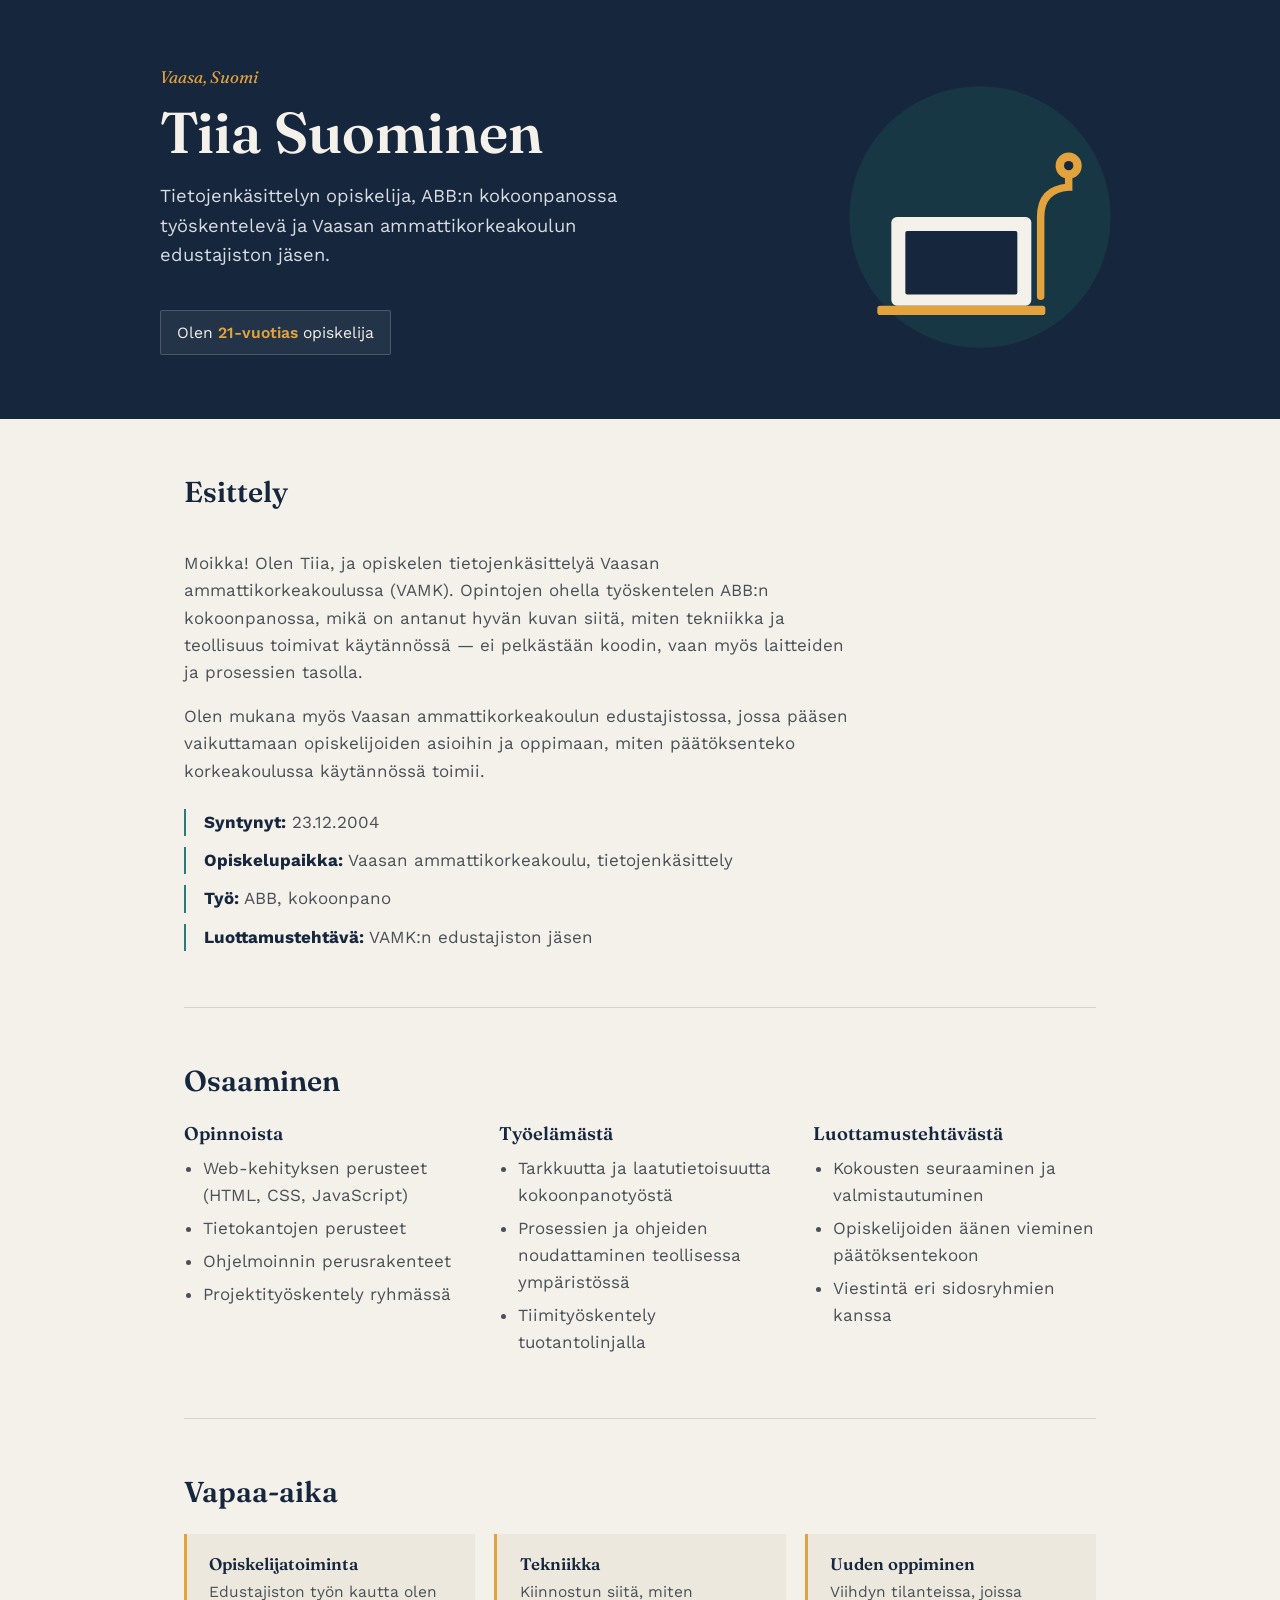
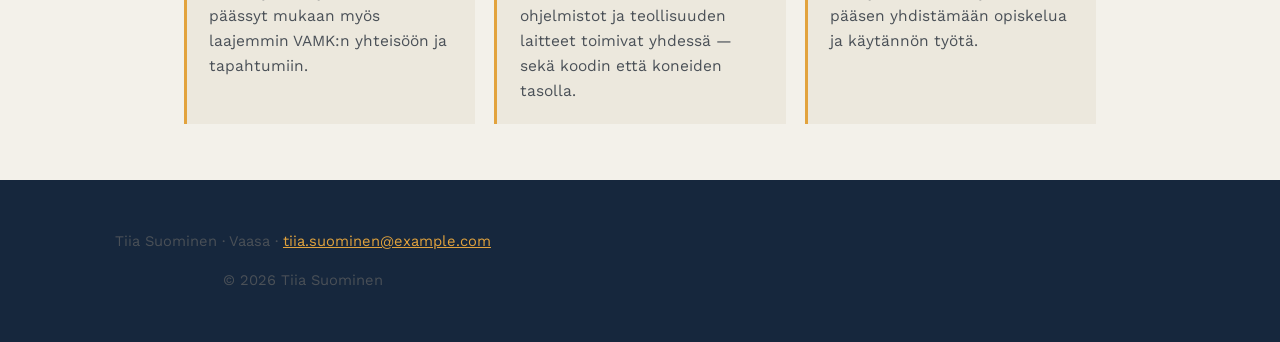
==== portfolio.html @ edda96a5 "Add files via upload" ====
<!DOCTYPE html>
<html lang="fi">
<head>
<meta charset="UTF-8">
<meta name="viewport" content="width=device-width, initial-scale=1.0">
<title>Tiia Suominen — Portfolio</title>
<meta name="description" content="Tiia Suomisen henkilökohtainen portfolio-sivu: tietojenkäsittelyn opiskelija Vaasan ammattikorkeakoulussa, ABB:n kokoonpanossa työskentelevä ja opiskelijaedustaja.">
<link rel="preconnect" href="https://fonts.googleapis.com">
<link rel="preconnect" href="https://fonts.gstatic.com" crossorigin>
<link href="https://fonts.googleapis.com/css2?family=Fraunces:opsz,wght@9..144,300;9..144,500;9..144,600&family=Work+Sans:wght@400;500;600&display=swap" rel="stylesheet">
<style>
  :root{
    --navy:#16273d;
    --paper:#f3f1ea;
    --paper-dim:#ece8dd;
    --teal:#2f7a78;
    --teal-dark:#1f5654;
    --amber:#e2a33d;
    --ink:#1f2320;
    --ink-soft:#4a5057;
    --line:#d8d3c4;
    --radius:2px;
  }

  *{box-sizing:border-box;}
  html{scroll-behavior:smooth;}

  body{
    margin:0;
    background:var(--paper);
    color:var(--ink);
    font-family:"Work Sans", system-ui, sans-serif;
    font-size:17px;
    line-height:1.6;
  }

  h1,h2,h3{
    font-family:"Fraunces", Georgia, serif;
    font-weight:600;
    color:var(--navy);
    margin:0;
    line-height:1.15;
  }

  p{
    max-width:62ch;
    color:var(--ink-soft);
  }

  a{color:var(--teal-dark);}

  img{max-width:100%;display:block;}

  /* ---------- Header / Hero ---------- */

  header.hero{
    padding:4rem 1.5rem 3rem;
    background:var(--navy);
    color:var(--paper);
    position:relative;
    overflow:hidden;
  }

  .hero-inner{
    max-width:960px;
    margin:0 auto;
    display:grid;
    gap:2.5rem;
    align-items:center;
  }

  .hero-text .kicker{
    font-family:"Fraunces", serif;
    font-style:italic;
    font-weight:400;
    font-size:1.05rem;
    color:var(--amber);
    margin:0 0 0.6rem;
  }

  .hero-text h1{
    font-size:clamp(2.4rem, 6vw, 3.6rem);
    color:var(--paper);
  }

  .hero-text .role{
    margin-top:0.9rem;
    font-size:1.15rem;
    color:#d7dbe2;
    max-width:46ch;
  }

  .age-line{
    display:inline-block;
    margin-top:1.4rem;
    padding:0.55rem 1rem;
    background:rgba(255,255,255,0.06);
    border:1px solid rgba(255,255,255,0.18);
    border-radius:var(--radius);
    font-size:0.98rem;
    color:var(--paper);
  }

  .age-line strong{color:var(--amber); font-weight:600;}

  .hero-art{
    justify-self:center;
    width:100%;
    max-width:280px;
  }

  /* ---------- Layout ---------- */

  main{
    max-width:960px;
    margin:0 auto;
    padding:0 1.5rem;
  }

  section{
    padding:3.5rem 0;
    border-bottom:1px solid var(--line);
  }

  section:last-of-type{border-bottom:none;}

  section > h2{
    font-size:1.8rem;
    margin-bottom:1.6rem;
  }

  /* ---------- Esittely ---------- */

  .esittely-grid{
    display:grid;
    gap:1.5rem;
  }

  .fact-list{
    list-style:none;
    margin:1.5rem 0 0;
    padding:0;
    display:grid;
    gap:0.7rem;
  }

  .fact-list li{
    padding-left:1.1rem;
    border-left:2px solid var(--teal);
    color:var(--ink-soft);
  }

  .fact-list strong{color:var(--navy);}

  /* ---------- Osaaminen ---------- */

  .skill-groups{
    display:grid;
    gap:2rem;
  }

  .skill-groups h3{
    font-size:1.15rem;
    margin-bottom:0.7rem;
  }

  .skill-groups ul{
    margin:0;
    padding-left:1.2rem;
    color:var(--ink-soft);
  }

  .skill-groups li{margin-bottom:0.35rem;}

  /* ---------- Harrastukset ---------- */

  .interest-cards{
    display:grid;
    gap:1.2rem;
  }

  .interest-card{
    padding:1.3rem 1.4rem;
    background:var(--paper-dim);
    border-left:3px solid var(--amber);
  }

  .interest-card h3{
    font-size:1.05rem;
    margin-bottom:0.35rem;
  }

  .interest-card p{
    margin:0;
    font-size:0.97rem;
  }

  /* ---------- Footer ---------- */

  footer{
    background:var(--navy);
    color:#c9cdd4;
    padding:2.2rem 1.5rem;
    text-align:center;
    font-size:0.92rem;
  }

  footer a{color:var(--amber);}

  /* ---------- Responsive ---------- */

  @media (min-width:640px){
    .hero-inner{
      grid-template-columns:1.3fr 1fr;
      text-align:left;
    }
    .hero-art{justify-self:end;}
    .esittely-grid{grid-template-columns:1fr 220px;}
    .esittely-grid img{order:2;}
    .skill-groups{grid-template-columns:repeat(3, 1fr);}
    .interest-cards{grid-template-columns:repeat(3, 1fr);}
  }

  @media (max-width:639px){
    header.hero{text-align:center;}
    .hero-text p, .hero-text .role{margin-left:auto; margin-right:auto;}
  }
</style>
</head>
<body>

<header class="hero">
  <div class="hero-inner">
    <div class="hero-text">
      <p class="kicker">Vaasa, Suomi</p>
      <h1>Tiia Suominen</h1>
      <p class="role">Tietojenkäsittelyn opiskelija, ABB:n kokoonpanossa työskentelevä ja Vaasan ammattikorkeakoulun edustajiston jäsen.</p>
      <p class="age-line">Olen <strong><span id="age">–</span>-vuotias</strong> opiskelija</p>
    </div>
    <img class="hero-art" alt="Kuvitus kannettavasta tietokoneesta ja robottikäsivarresta, jotka symboloivat IT-opintoja ja työtä teollisuudessa" src="data:image/svg+xml;utf8,%3Csvg xmlns='http://www.w3.org/2000/svg' viewBox='0 0 300 300'%3E%3Ccircle cx='150' cy='150' r='140' fill='%231f5654' opacity='0.35'/%3E%3Crect x='55' y='150' width='150' height='95' rx='6' fill='%23f3f1ea'/%3E%3Crect x='70' y='165' width='120' height='68' rx='2' fill='%2316273d'/%3E%3Crect x='40' y='245' width='180' height='10' rx='3' fill='%23e2a33d'/%3E%3Cpath d='M215 235 L215 150 Q215 120 245 118 L245 95' stroke='%23e2a33d' stroke-width='8' fill='none' stroke-linecap='round'/%3E%3Ccircle cx='245' cy='95' r='14' fill='%23e2a33d'/%3E%3Ccircle cx='245' cy='95' r='5' fill='%2316273d'/%3E%3C/svg%3E">
  </div>
</header>

<main>

  <section id="esittely">
    <h2>Esittely</h2>
    <div class="esittely-grid">
      <div>
        <p>Moikka! Olen Tiia, ja opiskelen tietojenkäsittelyä Vaasan ammattikorkeakoulussa (VAMK). Opintojen ohella työskentelen ABB:n kokoonpanossa, mikä on antanut hyvän kuvan siitä, miten tekniikka ja teollisuus toimivat käytännössä — ei pelkästään koodin, vaan myös laitteiden ja prosessien tasolla.</p>
        <p>Olen mukana myös Vaasan ammattikorkeakoulun edustajistossa, jossa pääsen vaikuttamaan opiskelijoiden asioihin ja oppimaan, miten päätöksenteko korkeakoulussa käytännössä toimii.</p>
        <ul class="fact-list">
          <li><strong>Syntynyt:</strong> 23.12.2004</li>
          <li><strong>Opiskelupaikka:</strong> Vaasan ammattikorkeakoulu, tietojenkäsittely</li>
          <li><strong>Työ:</strong> ABB, kokoonpano</li>
          <li><strong>Luottamustehtävä:</strong> VAMK:n edustajiston jäsen</li>
        </ul>
      </div>
    </div>
  </section>

  <section id="osaaminen">
    <h2>Osaaminen</h2>
    <div class="skill-groups">
      <div>
        <h3>Opinnoista</h3>
        <ul>
          <li>Web-kehityksen perusteet (HTML, CSS, JavaScript)</li>
          <li>Tietokantojen perusteet</li>
          <li>Ohjelmoinnin perusrakenteet</li>
          <li>Projektityöskentely ryhmässä</li>
        </ul>
      </div>
      <div>
        <h3>Työelämästä</h3>
        <ul>
          <li>Tarkkuutta ja laatutietoisuutta kokoonpanotyöstä</li>
          <li>Prosessien ja ohjeiden noudattaminen teollisessa ympäristössä</li>
          <li>Tiimityöskentely tuotantolinjalla</li>
        </ul>
      </div>
      <div>
        <h3>Luottamustehtävästä</h3>
        <ul>
          <li>Kokousten seuraaminen ja valmistautuminen</li>
          <li>Opiskelijoiden äänen vieminen päätöksentekoon</li>
          <li>Viestintä eri sidosryhmien kanssa</li>
        </ul>
      </div>
    </div>
  </section>

  <section id="harrastukset">
    <h2>Vapaa-aika</h2>
    <div class="interest-cards">
      <div class="interest-card">
        <h3>Opiskelijatoiminta</h3>
        <p>Edustajiston työn kautta olen päässyt mukaan myös laajemmin VAMK:n yhteisöön ja tapahtumiin.</p>
      </div>
      <div class="interest-card">
        <h3>Tekniikka</h3>
        <p>Kiinnostun siitä, miten ohjelmistot ja teollisuuden laitteet toimivat yhdessä — sekä koodin että koneiden tasolla.</p>
      </div>
      <div class="interest-card">
        <h3>Uuden oppiminen</h3>
        <p>Viihdyn tilanteissa, joissa pääsen yhdistämään opiskelua ja käytännön työtä.</p>
      </div>
    </div>
  </section>

</main>

<footer>
  <p>Tiia Suominen · Vaasa · <a href="mailto:tiia.suominen@example.com">tiia.suominen@example.com</a></p>
  <p>&copy; <span id="year"></span> Tiia Suominen</p>
</footer>

<script>
  // Lasketaan ikä automaattisesti syntymäajan perusteella
  function laskeIka(syntymaaika) {
    const tanaan = new Date();
    let ika = tanaan.getFullYear() - syntymaaika.getFullYear();
    const eiOleVielaOllutSyntymapaivaa =
      tanaan.getMonth() < syntymaaika.getMonth() ||
      (tanaan.getMonth() === syntymaaika.getMonth() && tanaan.getDate() < syntymaaika.getDate());
    if (eiOleVielaOllutSyntymapaivaa) {
      ika -= 1;
    }
    return ika;
  }

  const syntymaaika = new Date(2004, 11, 23); // 23.12.2004 (kuukaudet 0-indeksoituja)
  document.getElementById("age").textContent = laskeIka(syntymaaika);
  document.getElementById("year").textContent = new Date().getFullYear();
</script>

</body>
</html>
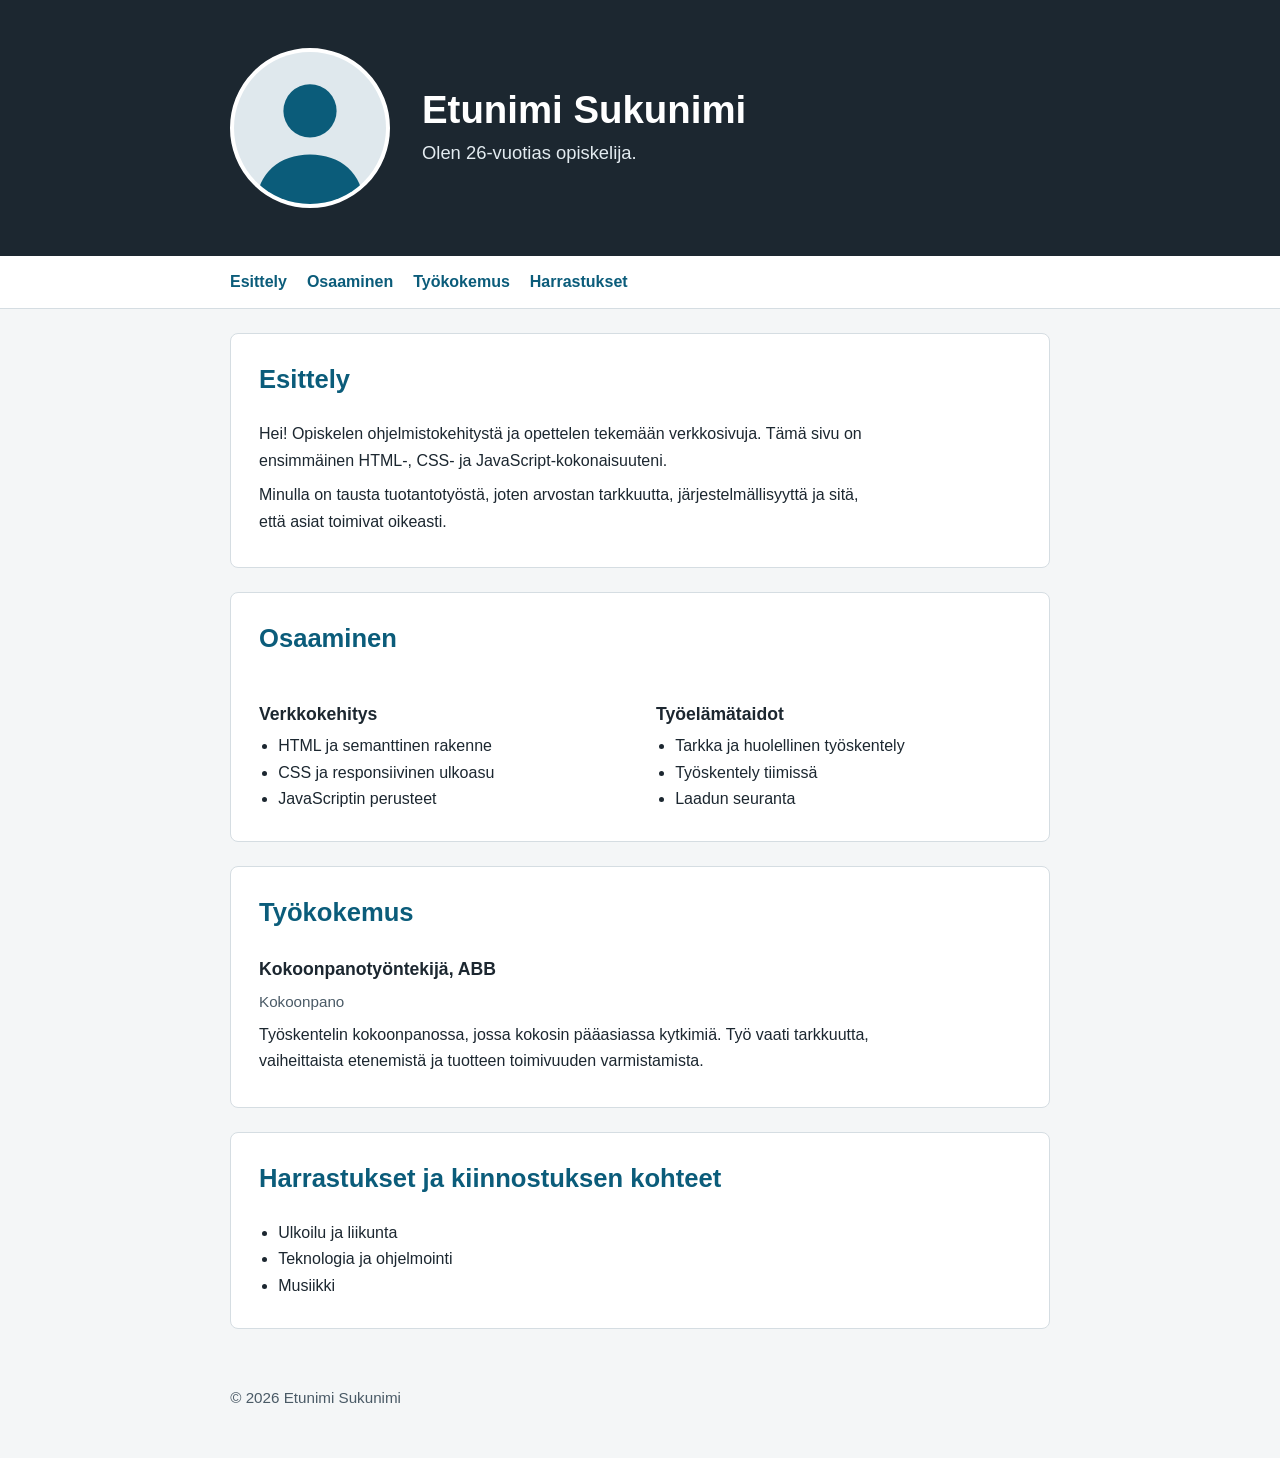
==== commit 288acf48: "Revamp portfolio structure and styling Updated portfolio layout and content, including personal info" ====
--- a/portfolio.html
+++ b/portfolio.html
@@ -1,338 +1,150 @@
 <!DOCTYPE html>
 <html lang="fi">
 <head>
-<meta charset="UTF-8">
-<meta name="viewport" content="width=device-width, initial-scale=1.0">
-<title>Tiia Suominen — Portfolio</title>
-<meta name="description" content="Tiia Suomisen henkilökohtainen portfolio-sivu: tietojenkäsittelyn opiskelija Vaasan ammattikorkeakoulussa, ABB:n kokoonpanossa työskentelevä ja opiskelijaedustaja.">
-<link rel="preconnect" href="https://fonts.googleapis.com">
-<link rel="preconnect" href="https://fonts.gstatic.com" crossorigin>
-<link href="https://fonts.googleapis.com/css2?family=Fraunces:opsz,wght@9..144,300;9..144,500;9..144,600&family=Work+Sans:wght@400;500;600&display=swap" rel="stylesheet">
-<style>
-  :root{
-    --navy:#16273d;
-    --paper:#f3f1ea;
-    --paper-dim:#ece8dd;
-    --teal:#2f7a78;
-    --teal-dark:#1f5654;
-    --amber:#e2a33d;
-    --ink:#1f2320;
-    --ink-soft:#4a5057;
-    --line:#d8d3c4;
-    --radius:2px;
-  }
+  <meta charset="UTF-8">
+  <meta name="viewport" content="width=device-width, initial-scale=1">
+  <title>Etunimi Sukunimi – Portfolio</title>
+  <meta name="description" content="Etunimi Sukunimin henkilökohtainen portfolio: esittely, osaaminen, työkokemus ja harrastukset.">
+  <style>
+    :root {
+      --bg: #f4f6f7;
+      --surface: #ffffff;
+      --ink: #1c2730;
+      --muted: #4a5a66;
+      --accent: #0b5c7a;
+      --line: #d5dde2;
+    }
+    * { box-sizing: border-box; }
+    body {
+      margin: 0;
+      font-family: "Segoe UI", Roboto, Helvetica, Arial, sans-serif;
+      line-height: 1.65;
+      color: var(--ink);
+      background: var(--bg);
+    }
+    a { color: var(--accent); }
+    a:focus-visible { outline: 3px solid var(--accent); outline-offset: 2px; }
+    .wrap { max-width: 860px; margin: 0 auto; padding: 0 1.25rem; }
 
-  *{box-sizing:border-box;}
-  html{scroll-behavior:smooth;}
+    header { background: var(--ink); color: #fff; padding: 3rem 0; }
+    header .wrap { display: flex; align-items: center; gap: 2rem; }
+    header img { width: 160px; height: 160px; border-radius: 50%; border: 4px solid #fff; flex-shrink: 0; background: #fff; }
+    h1 { margin: 0 0 .4rem; font-size: 2.4rem; line-height: 1.15; }
+    .lead { margin: 0; font-size: 1.15rem; color: #e3ebf0; }
 
-  body{
-    margin:0;
-    background:var(--paper);
-    color:var(--ink);
-    font-family:"Work Sans", system-ui, sans-serif;
-    font-size:17px;
-    line-height:1.6;
-  }
+    nav { background: var(--surface); border-bottom: 1px solid var(--line); }
+    nav ul { list-style: none; margin: 0; padding: .8rem 1.25rem; display: flex; flex-wrap: wrap; gap: 1.25rem; max-width: 860px; margin: 0 auto; }
+    nav a { text-decoration: none; font-weight: 600; }
+    nav a:hover { text-decoration: underline; }
 
-  h1,h2,h3{
-    font-family:"Fraunces", Georgia, serif;
-    font-weight:600;
-    color:var(--navy);
-    margin:0;
-    line-height:1.15;
-  }
+    main { padding: 1rem 0 2rem; }
+    section { background: var(--surface); border: 1px solid var(--line); border-radius: 8px; padding: 1.5rem 1.75rem; margin: 1.5rem 0; }
+    h2 { margin-top: 0; color: var(--accent); font-size: 1.6rem; }
+    h3 { margin: 1.2rem 0 .3rem; font-size: 1.1rem; }
+    p { margin: .5rem 0; max-width: 70ch; }
+    .meta { color: var(--muted); font-size: .95rem; margin: 0; }
 
-  p{
-    max-width:62ch;
-    color:var(--ink-soft);
-  }
+    .skills { display: grid; grid-template-columns: repeat(auto-fit, minmax(230px, 1fr)); gap: 1rem 2rem; }
+    ul.plain { margin: .3rem 0; padding-left: 1.2rem; }
 
-  a{color:var(--teal-dark);}
+    footer { text-align: center; color: var(--muted); padding: 1.5rem 1.25rem 2.5rem; font-size: .95rem; }
 
-  img{max-width:100%;display:block;}
-
-  /* ---------- Header / Hero ---------- */
-
-  header.hero{
-    padding:4rem 1.5rem 3rem;
-    background:var(--navy);
-    color:var(--paper);
-    position:relative;
-    overflow:hidden;
-  }
-
-  .hero-inner{
-    max-width:960px;
-    margin:0 auto;
-    display:grid;
-    gap:2.5rem;
-    align-items:center;
-  }
-
-  .hero-text .kicker{
-    font-family:"Fraunces", serif;
-    font-style:italic;
-    font-weight:400;
-    font-size:1.05rem;
-    color:var(--amber);
-    margin:0 0 0.6rem;
-  }
-
-  .hero-text h1{
-    font-size:clamp(2.4rem, 6vw, 3.6rem);
-    color:var(--paper);
-  }
-
-  .hero-text .role{
-    margin-top:0.9rem;
-    font-size:1.15rem;
-    color:#d7dbe2;
-    max-width:46ch;
-  }
-
-  .age-line{
-    display:inline-block;
-    margin-top:1.4rem;
-    padding:0.55rem 1rem;
-    background:rgba(255,255,255,0.06);
-    border:1px solid rgba(255,255,255,0.18);
-    border-radius:var(--radius);
-    font-size:0.98rem;
-    color:var(--paper);
-  }
-
-  .age-line strong{color:var(--amber); font-weight:600;}
-
-  .hero-art{
-    justify-self:center;
-    width:100%;
-    max-width:280px;
-  }
-
-  /* ---------- Layout ---------- */
-
-  main{
-    max-width:960px;
-    margin:0 auto;
-    padding:0 1.5rem;
-  }
-
-  section{
-    padding:3.5rem 0;
-    border-bottom:1px solid var(--line);
-  }
-
-  section:last-of-type{border-bottom:none;}
-
-  section > h2{
-    font-size:1.8rem;
-    margin-bottom:1.6rem;
-  }
-
-  /* ---------- Esittely ---------- */
-
-  .esittely-grid{
-    display:grid;
-    gap:1.5rem;
-  }
-
-  .fact-list{
-    list-style:none;
-    margin:1.5rem 0 0;
-    padding:0;
-    display:grid;
-    gap:0.7rem;
-  }
-
-  .fact-list li{
-    padding-left:1.1rem;
-    border-left:2px solid var(--teal);
-    color:var(--ink-soft);
-  }
-
-  .fact-list strong{color:var(--navy);}
-
-  /* ---------- Osaaminen ---------- */
-
-  .skill-groups{
-    display:grid;
-    gap:2rem;
-  }
-
-  .skill-groups h3{
-    font-size:1.15rem;
-    margin-bottom:0.7rem;
-  }
-
-  .skill-groups ul{
-    margin:0;
-    padding-left:1.2rem;
-    color:var(--ink-soft);
-  }
-
-  .skill-groups li{margin-bottom:0.35rem;}
-
-  /* ---------- Harrastukset ---------- */
-
-  .interest-cards{
-    display:grid;
-    gap:1.2rem;
-  }
-
-  .interest-card{
-    padding:1.3rem 1.4rem;
-    background:var(--paper-dim);
-    border-left:3px solid var(--amber);
-  }
-
-  .interest-card h3{
-    font-size:1.05rem;
-    margin-bottom:0.35rem;
-  }
-
-  .interest-card p{
-    margin:0;
-    font-size:0.97rem;
-  }
-
-  /* ---------- Footer ---------- */
-
-  footer{
-    background:var(--navy);
-    color:#c9cdd4;
-    padding:2.2rem 1.5rem;
-    text-align:center;
-    font-size:0.92rem;
-  }
-
-  footer a{color:var(--amber);}
-
-  /* ---------- Responsive ---------- */
-
-  @media (min-width:640px){
-    .hero-inner{
-      grid-template-columns:1.3fr 1fr;
-      text-align:left;
+    @media (max-width: 640px) {
+      header .wrap { flex-direction: column; text-align: center; }
+      h1 { font-size: 1.9rem; }
+      section { padding: 1.25rem; }
     }
-    .hero-art{justify-self:end;}
-    .esittely-grid{grid-template-columns:1fr 220px;}
-    .esittely-grid img{order:2;}
-    .skill-groups{grid-template-columns:repeat(3, 1fr);}
-    .interest-cards{grid-template-columns:repeat(3, 1fr);}
-  }
-
-  @media (max-width:639px){
-    header.hero{text-align:center;}
-    .hero-text p, .hero-text .role{margin-left:auto; margin-right:auto;}
-  }
-</style>
+  </style>
 </head>
 <body>
-
-<header class="hero">
-  <div class="hero-inner">
-    <div class="hero-text">
-      <p class="kicker">Vaasa, Suomi</p>
-      <h1>Tiia Suominen</h1>
-      <p class="role">Tietojenkäsittelyn opiskelija, ABB:n kokoonpanossa työskentelevä ja Vaasan ammattikorkeakoulun edustajiston jäsen.</p>
-      <p class="age-line">Olen <strong><span id="age">–</span>-vuotias</strong> opiskelija</p>
-    </div>
-    <img class="hero-art" alt="Kuvitus kannettavasta tietokoneesta ja robottikäsivarresta, jotka symboloivat IT-opintoja ja työtä teollisuudessa" src="data:image/svg+xml;utf8,%3Csvg xmlns='http://www.w3.org/2000/svg' viewBox='0 0 300 300'%3E%3Ccircle cx='150' cy='150' r='140' fill='%231f5654' opacity='0.35'/%3E%3Crect x='55' y='150' width='150' height='95' rx='6' fill='%23f3f1ea'/%3E%3Crect x='70' y='165' width='120' height='68' rx='2' fill='%2316273d'/%3E%3Crect x='40' y='245' width='180' height='10' rx='3' fill='%23e2a33d'/%3E%3Cpath d='M215 235 L215 150 Q215 120 245 118 L245 95' stroke='%23e2a33d' stroke-width='8' fill='none' stroke-linecap='round'/%3E%3Ccircle cx='245' cy='95' r='14' fill='%23e2a33d'/%3E%3Ccircle cx='245' cy='95' r='5' fill='%2316273d'/%3E%3C/svg%3E">
-  </div>
-</header>
-
-<main>
-
-  <section id="esittely">
-    <h2>Esittely</h2>
-    <div class="esittely-grid">
+  <header>
+    <div class="wrap">
+      <!-- Vaihda src omaan kuvaasi, esim. src="kuva.jpg", ja päivitä alt-teksti -->
+      <img
+        src="data:image/svg+xml;utf8,%3Csvg xmlns='http://www.w3.org/2000/svg' viewBox='0 0 160 160'%3E%3Crect width='160' height='160' fill='%23dfe8ed'/%3E%3Ccircle cx='80' cy='62' r='28' fill='%230b5c7a'/%3E%3Cpath d='M24 160c0-32 24-52 56-52s56 20 56 52z' fill='%230b5c7a'/%3E%3C/svg%3E"
+        alt="Profiilikuva: hahmokuvake sinisellä taustalla">
       <div>
-        <p>Moikka! Olen Tiia, ja opiskelen tietojenkäsittelyä Vaasan ammattikorkeakoulussa (VAMK). Opintojen ohella työskentelen ABB:n kokoonpanossa, mikä on antanut hyvän kuvan siitä, miten tekniikka ja teollisuus toimivat käytännössä — ei pelkästään koodin, vaan myös laitteiden ja prosessien tasolla.</p>
-        <p>Olen mukana myös Vaasan ammattikorkeakoulun edustajistossa, jossa pääsen vaikuttamaan opiskelijoiden asioihin ja oppimaan, miten päätöksenteko korkeakoulussa käytännössä toimii.</p>
-        <ul class="fact-list">
-          <li><strong>Syntynyt:</strong> 23.12.2004</li>
-          <li><strong>Opiskelupaikka:</strong> Vaasan ammattikorkeakoulu, tietojenkäsittely</li>
-          <li><strong>Työ:</strong> ABB, kokoonpano</li>
-          <li><strong>Luottamustehtävä:</strong> VAMK:n edustajiston jäsen</li>
-        </ul>
+        <h1>Etunimi Sukunimi</h1>
+        <p class="lead" id="intro">Olen <span id="age">–</span>-vuotias opiskelija.</p>
       </div>
     </div>
-  </section>
+  </header>
 
-  <section id="osaaminen">
-    <h2>Osaaminen</h2>
-    <div class="skill-groups">
-      <div>
-        <h3>Opinnoista</h3>
-        <ul>
-          <li>Web-kehityksen perusteet (HTML, CSS, JavaScript)</li>
-          <li>Tietokantojen perusteet</li>
-          <li>Ohjelmoinnin perusrakenteet</li>
-          <li>Projektityöskentely ryhmässä</li>
-        </ul>
+  <nav aria-label="Sivun osiot">
+    <ul>
+      <li><a href="#esittely">Esittely</a></li>
+      <li><a href="#osaaminen">Osaaminen</a></li>
+      <li><a href="#kokemus">Työkokemus</a></li>
+      <li><a href="#harrastukset">Harrastukset</a></li>
+    </ul>
+  </nav>
+
+  <main class="wrap">
+    <section id="esittely">
+      <h2>Esittely</h2>
+      <p>Hei! Opiskelen ohjelmistokehitystä ja opettelen tekemään verkkosivuja. Tämä sivu on ensimmäinen HTML-, CSS- ja JavaScript-kokonaisuuteni.</p>
+      <p>Minulla on tausta tuotantotyöstä, joten arvostan tarkkuutta, järjestelmällisyyttä ja sitä, että asiat toimivat oikeasti.</p>
+    </section>
+
+    <section id="osaaminen">
+      <h2>Osaaminen</h2>
+      <div class="skills">
+        <div>
+          <h3>Verkkokehitys</h3>
+          <ul class="plain">
+            <li>HTML ja semanttinen rakenne</li>
+            <li>CSS ja responsiivinen ulkoasu</li>
+            <li>JavaScriptin perusteet</li>
+          </ul>
+        </div>
+        <div>
+          <h3>Työelämätaidot</h3>
+          <ul class="plain">
+            <li>Tarkka ja huolellinen työskentely</li>
+            <li>Työskentely tiimissä</li>
+            <li>Laadun seuranta</li>
+          </ul>
+        </div>
       </div>
-      <div>
-        <h3>Työelämästä</h3>
-        <ul>
-          <li>Tarkkuutta ja laatutietoisuutta kokoonpanotyöstä</li>
-          <li>Prosessien ja ohjeiden noudattaminen teollisessa ympäristössä</li>
-          <li>Tiimityöskentely tuotantolinjalla</li>
-        </ul>
-      </div>
-      <div>
-        <h3>Luottamustehtävästä</h3>
-        <ul>
-          <li>Kokousten seuraaminen ja valmistautuminen</li>
-          <li>Opiskelijoiden äänen vieminen päätöksentekoon</li>
-          <li>Viestintä eri sidosryhmien kanssa</li>
-        </ul>
-      </div>
-    </div>
-  </section>
+    </section>
 
-  <section id="harrastukset">
-    <h2>Vapaa-aika</h2>
-    <div class="interest-cards">
-      <div class="interest-card">
-        <h3>Opiskelijatoiminta</h3>
-        <p>Edustajiston työn kautta olen päässyt mukaan myös laajemmin VAMK:n yhteisöön ja tapahtumiin.</p>
-      </div>
-      <div class="interest-card">
-        <h3>Tekniikka</h3>
-        <p>Kiinnostun siitä, miten ohjelmistot ja teollisuuden laitteet toimivat yhdessä — sekä koodin että koneiden tasolla.</p>
-      </div>
-      <div class="interest-card">
-        <h3>Uuden oppiminen</h3>
-        <p>Viihdyn tilanteissa, joissa pääsen yhdistämään opiskelua ja käytännön työtä.</p>
-      </div>
-    </div>
-  </section>
+    <section id="kokemus">
+      <h2>Työkokemus</h2>
+      <h3>Kokoonpanotyöntekijä, ABB</h3>
+      <p class="meta">Kokoonpano</p>
+      <p>Työskentelin kokoonpanossa, jossa kokosin pääasiassa kytkimiä. Työ vaati tarkkuutta, vaiheittaista etenemistä ja tuotteen toimivuuden varmistamista.</p>
+    </section>
 
-</main>
+    <section id="harrastukset">
+      <h2>Harrastukset ja kiinnostuksen kohteet</h2>
+      <ul class="plain">
+        <li>Ulkoilu ja liikunta</li>
+        <li>Teknologia ja ohjelmointi</li>
+        <li>Musiikki</li>
+      </ul>
+    </section>
+  </main>
 
-<footer>
-  <p>Tiia Suominen · Vaasa · <a href="mailto:tiia.suominen@example.com">tiia.suominen@example.com</a></p>
-  <p>&copy; <span id="year"></span> Tiia Suominen</p>
-</footer>
+  <footer>
+    <p>&copy; <span id="year">2026</span> Etunimi Sukunimi</p>
+  </footer>
 
-<script>
-  // Lasketaan ikä automaattisesti syntymäajan perusteella
-  function laskeIka(syntymaaika) {
-    const tanaan = new Date();
-    let ika = tanaan.getFullYear() - syntymaaika.getFullYear();
-    const eiOleVielaOllutSyntymapaivaa =
-      tanaan.getMonth() < syntymaaika.getMonth() ||
-      (tanaan.getMonth() === syntymaaika.getMonth() && tanaan.getDate() < syntymaaika.getDate());
-    if (eiOleVielaOllutSyntymapaivaa) {
-      ika -= 1;
+  <script>
+    // Vaihda oma syntymäaikasi (vuosi, kuukausi 1–12, päivä)
+    const syntymapaiva = new Date(2000, 0, 1);
+
+    function laskeIka(syntynyt) {
+      const nyt = new Date();
+      let ika = nyt.getFullYear() - syntynyt.getFullYear();
+      const eiVielaSyntymapaivaa =
+        nyt.getMonth() < syntynyt.getMonth() ||
+        (nyt.getMonth() === syntynyt.getMonth() && nyt.getDate() < syntynyt.getDate());
+      if (eiVielaSyntymapaivaa) ika--;
+      return ika;
     }
-    return ika;
-  }
 
-  const syntymaaika = new Date(2004, 11, 23); // 23.12.2004 (kuukaudet 0-indeksoituja)
-  document.getElementById("age").textContent = laskeIka(syntymaaika);
-  document.getElementById("year").textContent = new Date().getFullYear();
-</script>
-
+    document.getElementById("age").textContent = laskeIka(syntymapaiva);
+    document.getElementById("year").textContent = new Date().getFullYear();
+  </script>
 </body>
 </html>
